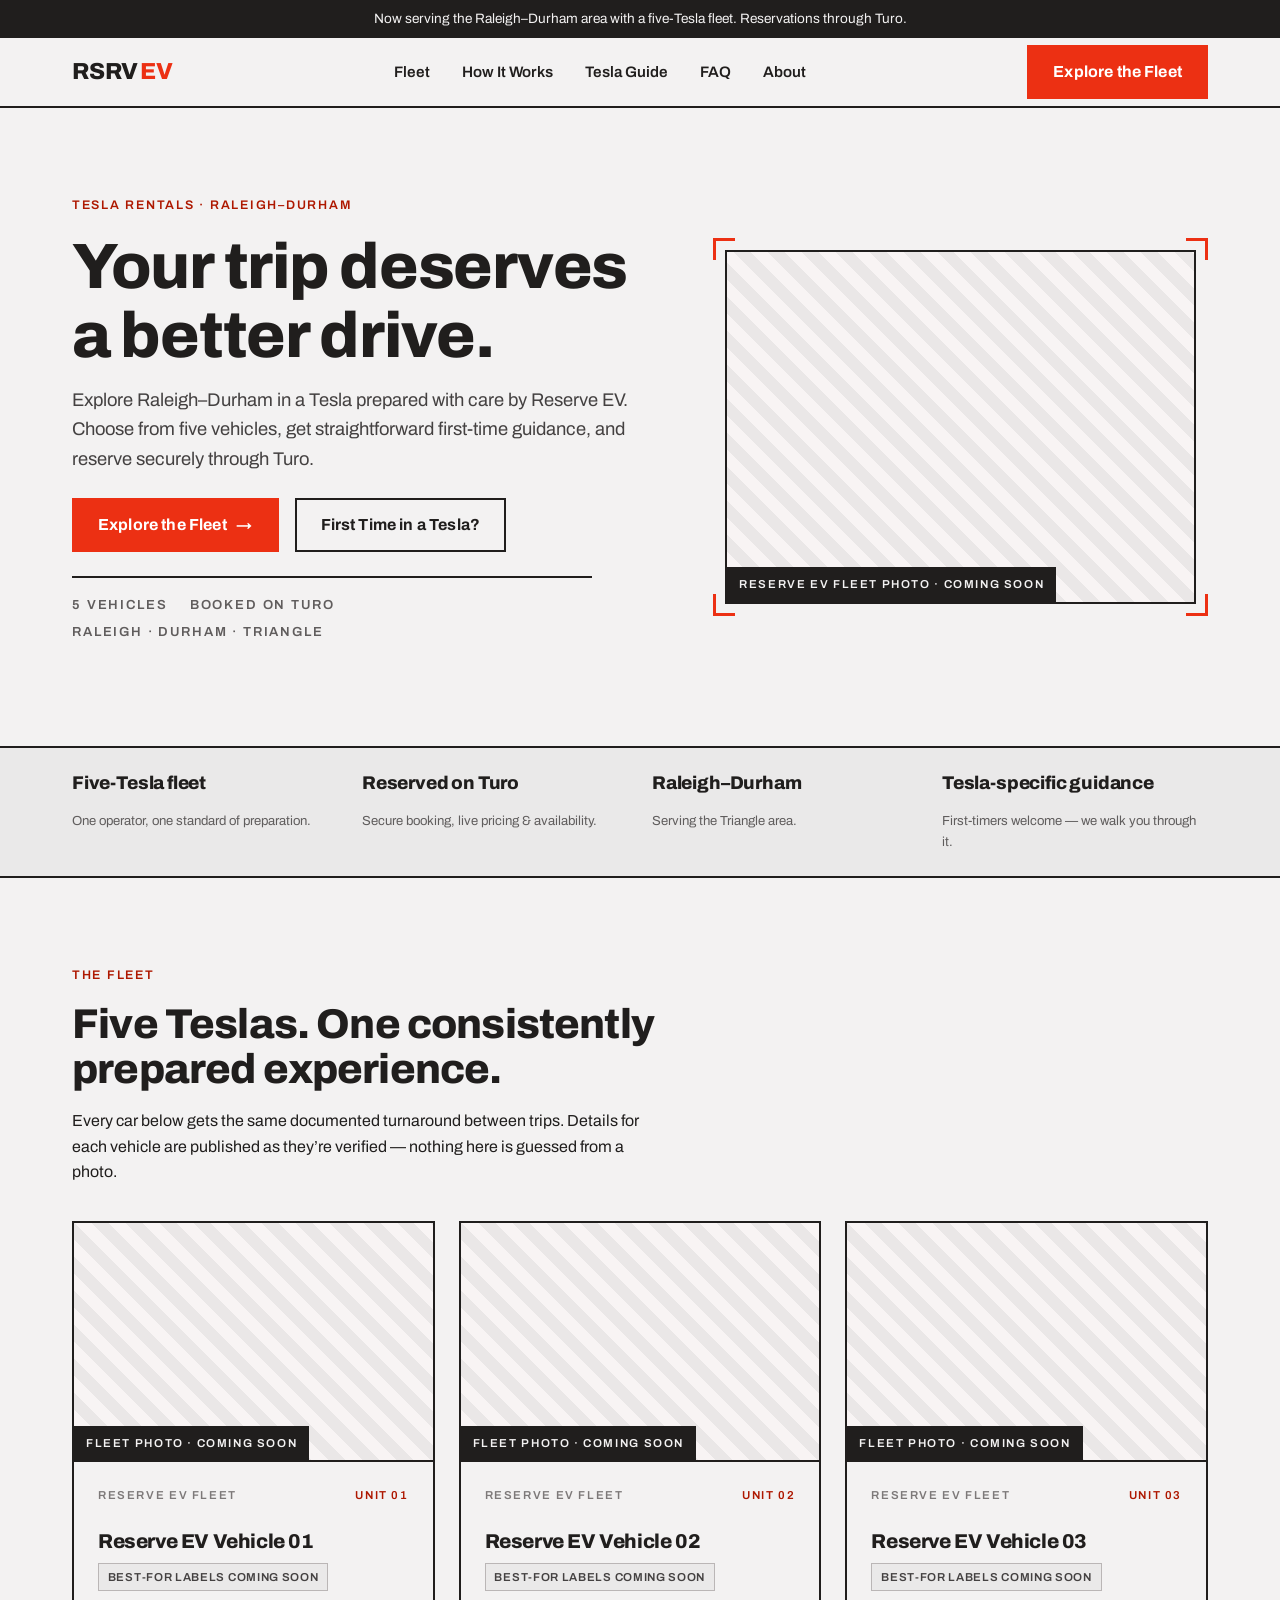
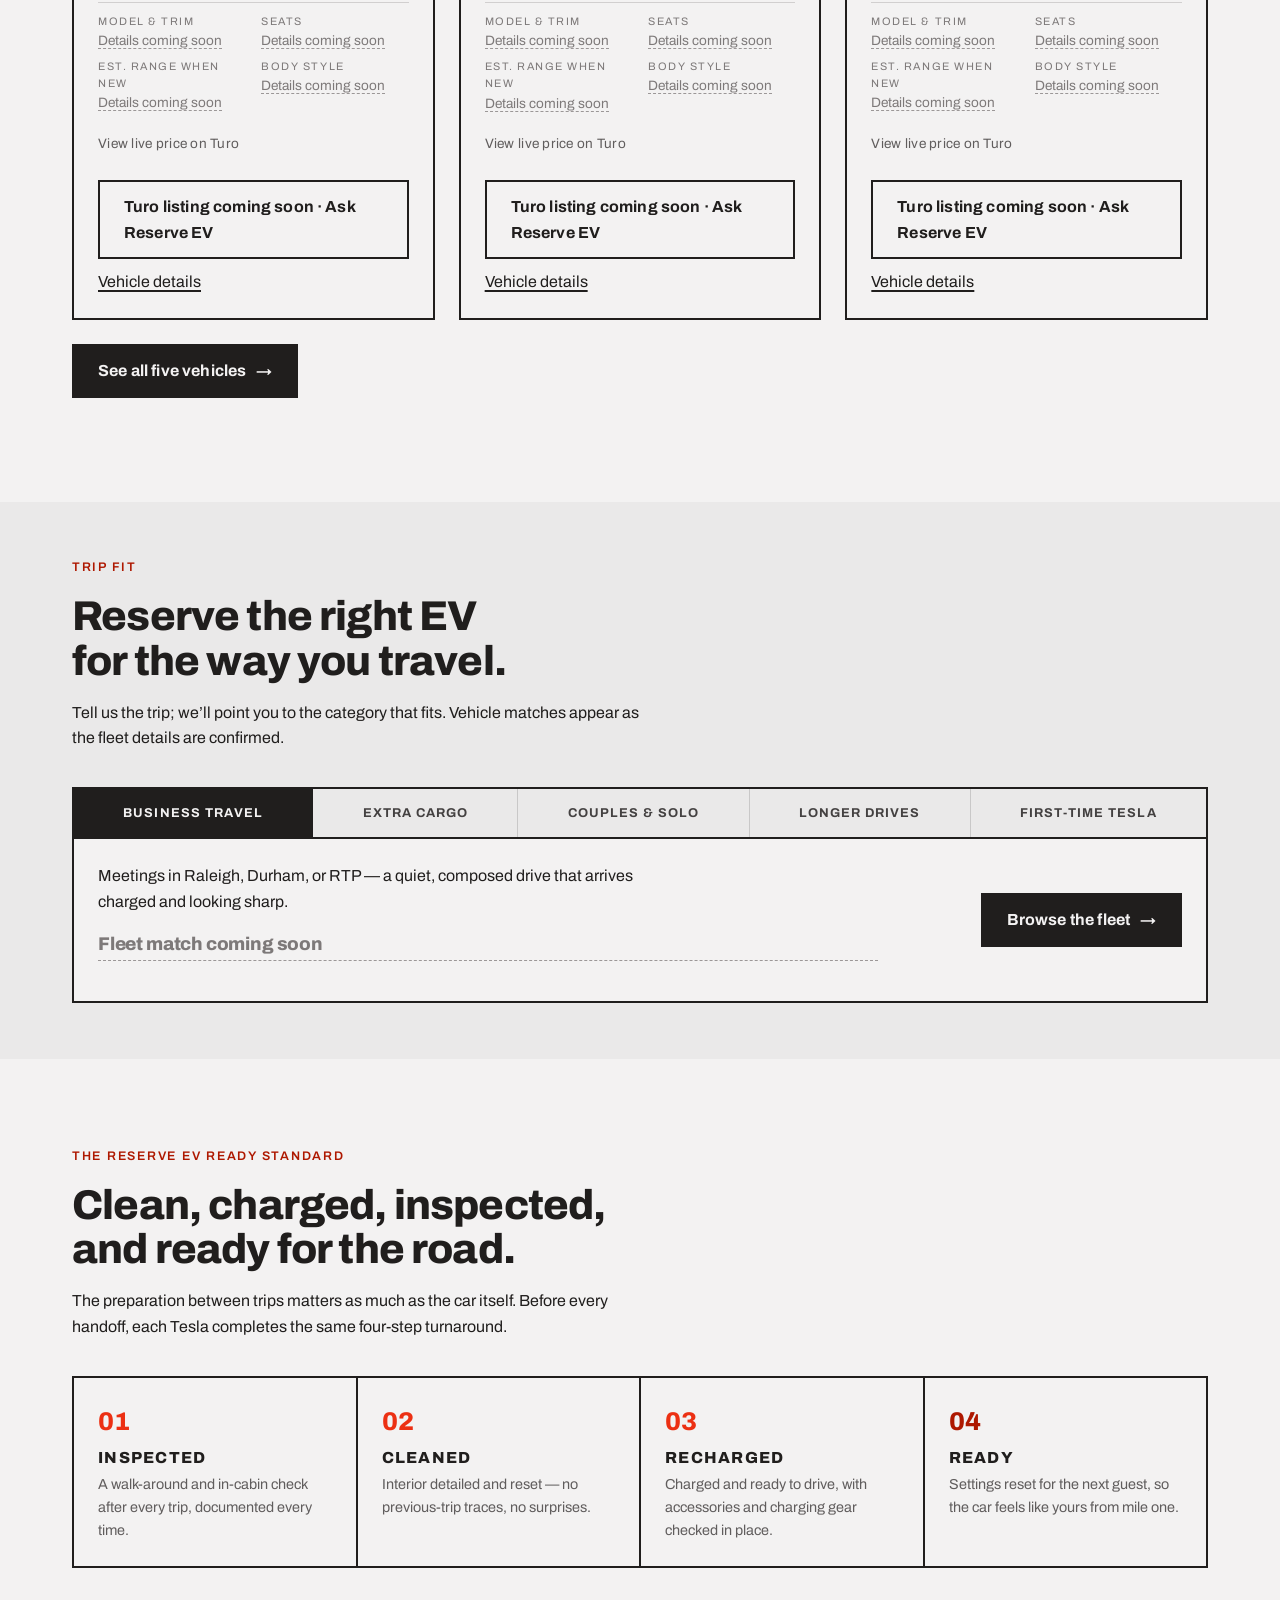
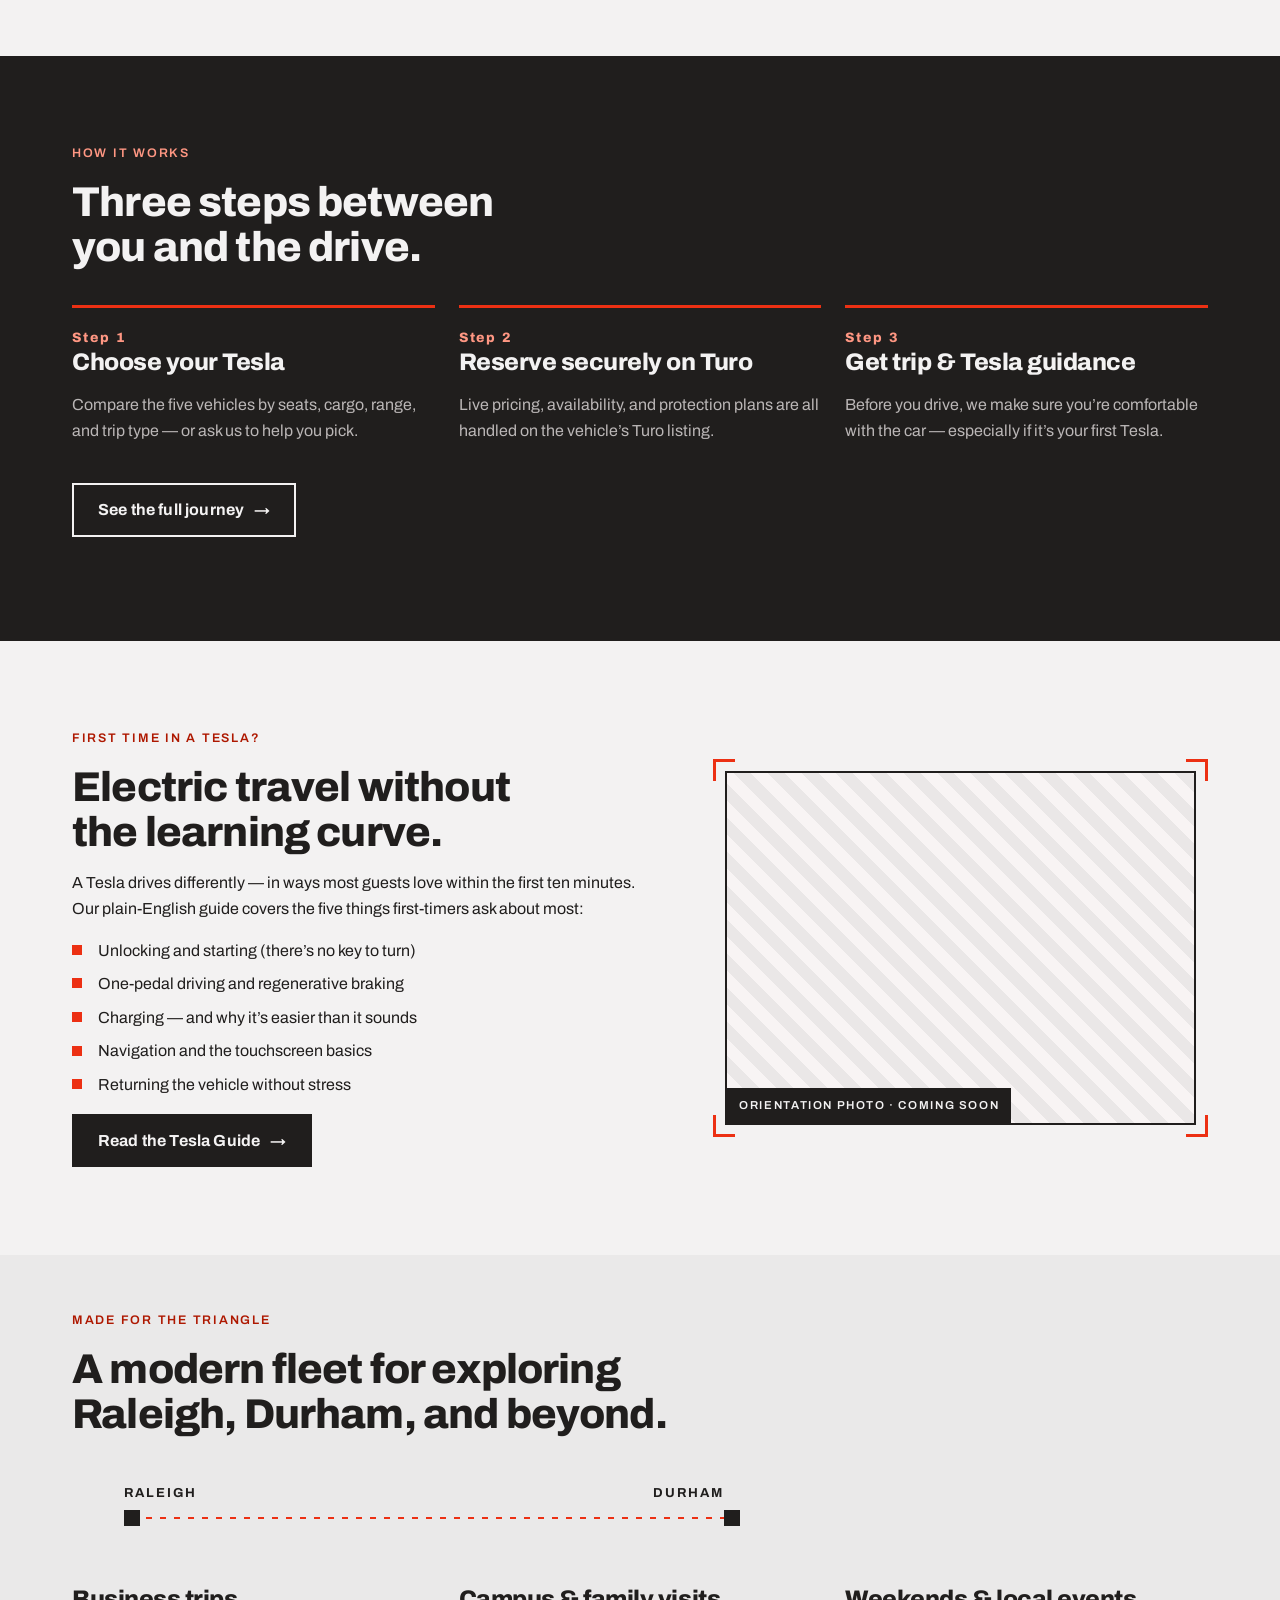
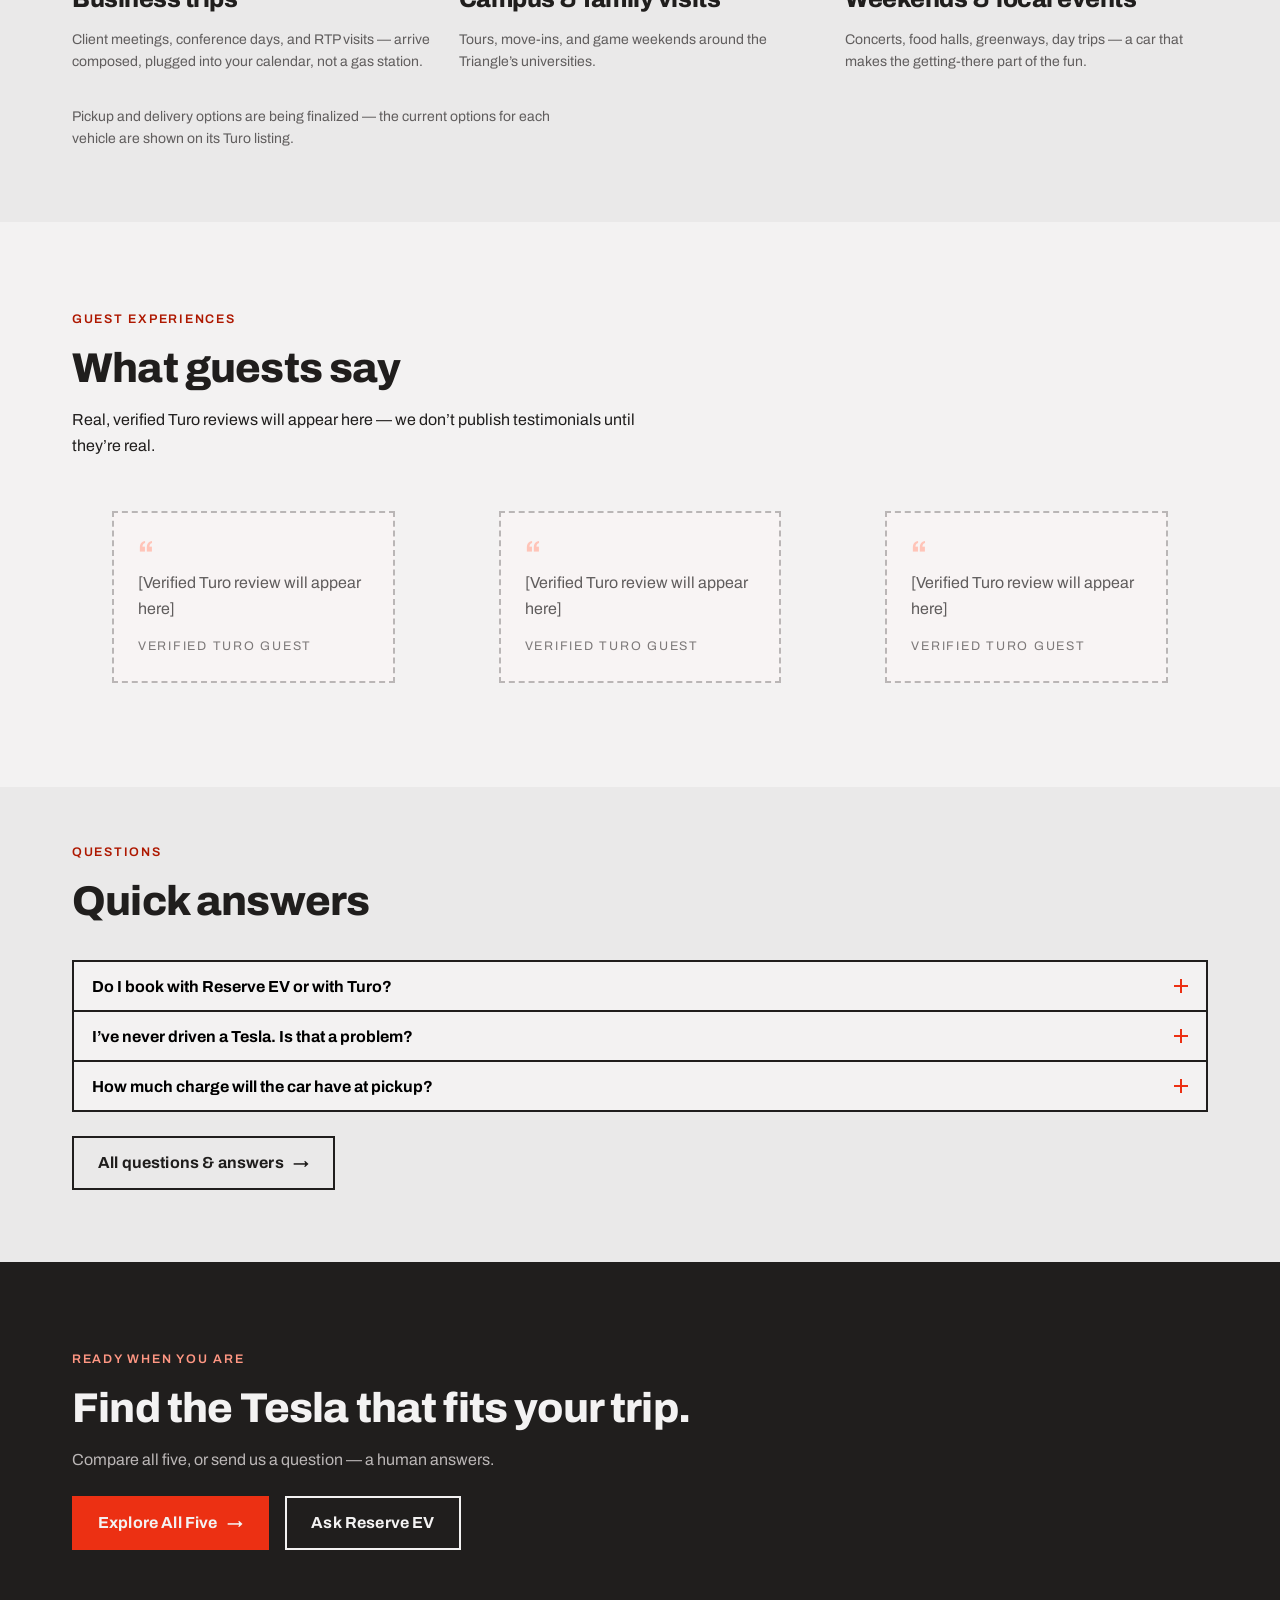
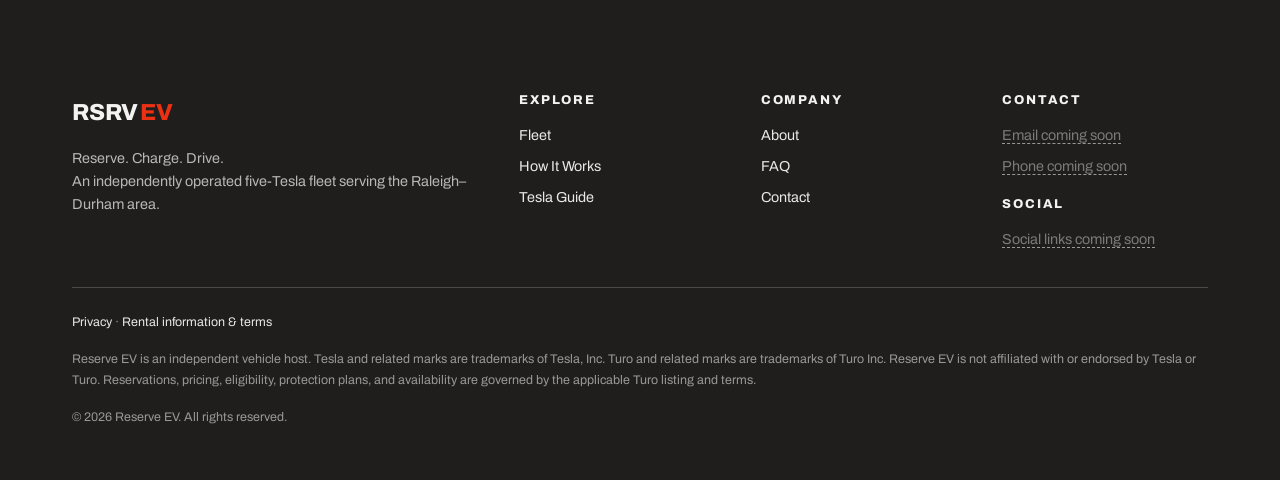
==== index.html @ 9b17bcfa "Add Reserve EV marketing website Premium static marketing site for Reserve EV, an independent five-T" ====
<!doctype html>
<html lang="en">
<head>
  <meta charset="utf-8">
  <meta name="viewport" content="width=device-width, initial-scale=1">
  <title>Reserve EV | Tesla Rentals in Raleigh–Durham</title>
  <meta name="description" content="Explore five Tesla rentals from Reserve EV in Raleigh–Durham. Compare the fleet, learn Tesla basics, and check availability securely on Turo.">
  <!-- TODO: confirm production domain before launch (placeholder from brand guide) -->
  <link rel="canonical" href="https://rsrvev.com/">
  <meta property="og:type" content="website">
  <meta property="og:site_name" content="Reserve EV">
  <meta property="og:title" content="Reserve EV | Tesla Rentals in Raleigh–Durham">
  <meta property="og:description" content="Five Teslas. One consistently prepared experience. Compare the Reserve EV fleet and reserve securely through Turo.">
  <meta property="og:url" content="https://rsrvev.com/">
  <meta property="og:image" content="https://rsrvev.com/assets/img/og-image.png">
  <meta name="twitter:card" content="summary_large_image">
  <link rel="icon" href="favicon.svg" type="image/svg+xml">
  <link rel="preconnect" href="https://fonts.googleapis.com">
  <link rel="preconnect" href="https://fonts.gstatic.com" crossorigin>
  <link href="https://fonts.googleapis.com/css2?family=Archivo:wght@400;600;700;800&display=swap" rel="stylesheet">
  <link rel="stylesheet" href="assets/css/styles.css">
  <!-- Privacy-friendly analytics: paste your snippet here (e.g. Plausible/Fathom).
       If your chosen tool uses cookies or cross-site tracking, add a consent
       banner BEFORE enabling it. None is loaded by default. -->
  <script type="application/ld+json">
  {
    "@context": "https://schema.org",
    "@type": "LocalBusiness",
    "name": "Reserve EV",
    "description": "Independently operated five-vehicle Tesla rental fleet serving the Raleigh–Durham, North Carolina area. Reservations are made through Turo.",
    "url": "https://rsrvev.com/",
    "areaServed": [
      { "@type": "City", "name": "Raleigh" },
      { "@type": "City", "name": "Durham" },
      { "@type": "City", "name": "Cary" },
      { "@type": "City", "name": "Morrisville" }
    ],
    "knowsAbout": ["Tesla rental", "electric vehicle rental"]
  }
  </script>
</head>
<body>
  <div class="charge-bar" aria-hidden="true"></div>
  <a class="skip-link" href="#main">Skip to content</a>

  <div class="announce"><p data-announce style="margin:0;max-width:none"></p></div>

  <header class="site-header">
    <div class="wrap nav-row">
      <a class="wordmark" href="index.html" aria-label="Reserve EV — home">RSRV<span class="ev">EV</span></a>
      <nav aria-label="Primary">
        <ul class="nav-links">
          <li><a href="fleet.html">Fleet</a></li>
          <li><a href="how-it-works.html">How It Works</a></li>
          <li><a href="tesla-guide.html">Tesla Guide</a></li>
          <li><a href="faq.html">FAQ</a></li>
          <li><a href="about.html">About</a></li>
        </ul>
      </nav>
      <a class="btn btn-primary nav-cta" href="fleet.html">Explore the Fleet</a>
      <button class="nav-toggle" aria-expanded="false" aria-controls="mobile-menu">
        <span class="visually-hidden">Menu</span>
        <span class="bar"></span><span class="bar"></span><span class="bar"></span>
      </button>
    </div>
    <nav id="mobile-menu" class="mobile-menu" aria-label="Primary, mobile">
      <div class="wrap">
        <ul>
          <li><a href="fleet.html">Fleet</a></li>
          <li><a href="how-it-works.html">How It Works</a></li>
          <li><a href="tesla-guide.html">Tesla Guide</a></li>
          <li><a href="faq.html">FAQ</a></li>
          <li><a href="about.html">About</a></li>
          <li><a href="contact.html">Contact</a></li>
        </ul>
        <a class="btn btn-primary" href="fleet.html">Explore the Fleet</a>
      </div>
    </nav>
  </header>

  <main id="main">
    <!-- ================= HERO ================= -->
    <section class="hero" data-cta-sentinel>
      <div class="wrap hero-grid">
        <div>
          <span class="kicker">Tesla Rentals &middot; Raleigh&ndash;Durham</span>
          <h1>Your trip deserves a better drive.</h1>
          <p class="lede" style="font-size:1.15rem;color:var(--n-800)">
            Explore Raleigh&ndash;Durham in a Tesla prepared with care by Reserve&nbsp;EV.
            Choose from five vehicles, get straightforward first-time guidance, and
            reserve securely through Turo.
          </p>
          <div class="hero-ctas">
            <a class="btn btn-primary" href="fleet.html">Explore the Fleet <span class="arrow" aria-hidden="true">&rarr;</span></a>
            <a class="btn btn-ghost" href="tesla-guide.html">First Time in a Tesla?</a>
          </div>
          <p class="hero-facts">
            <span>5 vehicles</span>
            <span>Booked on Turo</span>
            <span>Raleigh &middot; Durham &middot; Triangle</span>
          </p>
        </div>
        <div class="viewfinder"><span class="vf-b"></span>
          <!-- Replace this placeholder with a real Reserve EV fleet photograph.
               Do NOT substitute an AI-generated Tesla image. -->
          <div class="photo-slot ratio-wide" role="img" aria-label="Reserve EV fleet photograph coming soon" data-placeholder>
            <p class="slot-label">Reserve EV fleet photo &middot; coming soon</p>
          </div>
        </div>
      </div>
    </section>

    <!-- ================= TRUST STRIP ================= -->
    <div class="trust-strip" aria-label="Why Reserve EV">
      <div class="wrap trust-grid">
        <div class="trust-item">
          <p class="t-big">Five-Tesla fleet</p>
          <p class="t-sub">One operator, one standard of preparation.</p>
        </div>
        <div class="trust-item">
          <p class="t-big">Reserved on Turo</p>
          <p class="t-sub">Secure booking, live pricing &amp; availability.</p>
        </div>
        <div class="trust-item">
          <p class="t-big">Raleigh&ndash;Durham</p>
          <p class="t-sub">Serving the Triangle area.</p>
        </div>
        <div class="trust-item">
          <p class="t-big">Tesla-specific guidance</p>
          <p class="t-sub">First-timers welcome — we walk you through it.</p>
        </div>
        <!-- Placeholder for future verified stats (trips completed, rating,
             host status). Add items here ONLY once they are real and current. -->
      </div>
    </div>

    <!-- ================= FLEET PREVIEW ================= -->
    <section>
      <div class="wrap">
        <div class="section-head">
          <span class="kicker">The fleet</span>
          <h2>Five Teslas. One consistently prepared experience.</h2>
          <p>Every car below gets the same documented turnaround between trips.
             Details for each vehicle are published as they’re verified — nothing
             here is guessed from a photo.</p>
        </div>
        <div class="card-grid cols-3" data-fleet-grid="3">
          <noscript>
            <p>Our five-vehicle Tesla fleet is shown here.
               <a href="fleet.html">See the full fleet</a>.</p>
          </noscript>
        </div>
        <p style="margin-top:var(--space-3)">
          <a class="btn btn-ink" href="fleet.html">See all five vehicles <span class="arrow" aria-hidden="true">&rarr;</span></a>
        </p>
      </div>
    </section>

    <!-- ================= CHOOSE YOUR DRIVE / TRIP FIT ================= -->
    <section class="on-surface tight">
      <div class="wrap">
        <div class="section-head">
          <span class="kicker">Trip Fit</span>
          <h2>Reserve the right EV for the way you travel.</h2>
          <p>Tell us the trip; we’ll point you to the category that fits. Vehicle
             matches appear as the fleet details are confirmed.</p>
        </div>
        <div class="tripfit" data-tripfit>
          <noscript><p style="padding:1rem">Compare all five vehicles on the <a href="fleet.html">Fleet page</a>.</p></noscript>
        </div>
      </div>
    </section>

    <!-- ================= READY STANDARD ================= -->
    <section>
      <div class="wrap">
        <div class="section-head">
          <span class="kicker">The Reserve EV Ready Standard</span>
          <h2>Clean, charged, inspected, and ready for the road.</h2>
          <p>The preparation between trips matters as much as the car itself.
             Before every handoff, each Tesla completes the same four-step turnaround.</p>
        </div>
        <div class="ready-steps">
          <div class="ready-step">
            <span class="step-no" aria-hidden="true">01</span>
            <h3>Inspected</h3>
            <p>A walk-around and in-cabin check after every trip, documented every time.</p>
          </div>
          <div class="ready-step">
            <span class="step-no" aria-hidden="true">02</span>
            <h3>Cleaned</h3>
            <p>Interior detailed and reset — no previous-trip traces, no surprises.</p>
          </div>
          <div class="ready-step">
            <span class="step-no" aria-hidden="true">03</span>
            <h3>Recharged</h3>
            <p>Charged and ready to drive, with accessories and charging gear checked in place.</p>
          </div>
          <div class="ready-step">
            <span class="step-no" aria-hidden="true">04</span>
            <h3>Ready</h3>
            <p>Settings reset for the next guest, so the car feels like yours from mile one.</p>
          </div>
        </div>
      </div>
    </section>

    <!-- ================= HOW IT WORKS ================= -->
    <section class="on-ink">
      <div class="wrap">
        <div class="section-head">
          <span class="kicker">How it works</span>
          <h2>Three steps between you and the drive.</h2>
        </div>
        <ol class="steps-list cols-3">
          <li class="step-card">
            <span class="step-k">Step 1</span>
            <h3>Choose your Tesla</h3>
            <p class="muted">Compare the five vehicles by seats, cargo, range, and trip type — or ask us to help you pick.</p>
          </li>
          <li class="step-card">
            <span class="step-k">Step 2</span>
            <h3>Reserve securely on Turo</h3>
            <p class="muted">Live pricing, availability, and protection plans are all handled on the vehicle’s Turo listing.</p>
          </li>
          <li class="step-card">
            <span class="step-k">Step 3</span>
            <h3>Get trip &amp; Tesla guidance</h3>
            <p class="muted">Before you drive, we make sure you’re comfortable with the car — especially if it’s your first Tesla.</p>
          </li>
        </ol>
        <p style="margin-top:var(--space-3)">
          <a class="btn btn-ghost" href="how-it-works.html">See the full journey <span class="arrow" aria-hidden="true">&rarr;</span></a>
        </p>
      </div>
    </section>

    <!-- ================= FIRST-TIME TESLA ================= -->
    <section>
      <div class="wrap hero-grid">
        <div>
          <span class="kicker">First time in a Tesla?</span>
          <h2>Electric travel without the learning curve.</h2>
          <p>A Tesla drives differently — in ways most guests love within the first
             ten minutes. Our plain-English guide covers the five things first-timers
             ask about most:</p>
          <ul class="check-list">
            <li>Unlocking and starting (there’s no key to turn)</li>
            <li>One-pedal driving and regenerative braking</li>
            <li>Charging — and why it’s easier than it sounds</li>
            <li>Navigation and the touchscreen basics</li>
            <li>Returning the vehicle without stress</li>
          </ul>
          <a class="btn btn-ink" href="tesla-guide.html">Read the Tesla Guide <span class="arrow" aria-hidden="true">&rarr;</span></a>
        </div>
        <div>
          <div class="viewfinder"><span class="vf-b"></span>
            <div class="photo-slot ratio-wide" role="img" aria-label="Tesla interior orientation photo coming soon" data-placeholder>
              <p class="slot-label">Orientation photo &middot; coming soon</p>
            </div>
          </div>
        </div>
      </div>
    </section>

    <!-- ================= LOCAL USE ================= -->
    <section class="on-surface tight">
      <div class="wrap">
        <div class="section-head">
          <span class="kicker">Made for the Triangle</span>
          <h2>A modern fleet for exploring Raleigh, Durham, and beyond.</h2>
        </div>
        <svg class="route-line" viewBox="0 0 720 90" width="720" height="90" role="img" aria-label="Route line connecting Raleigh and Durham">
          <line class="dash" x1="60" y1="45" x2="660" y2="45" stroke="#EC3013" stroke-width="2"></line>
          <rect x="52" y="37" width="16" height="16" fill="#201E1D"></rect>
          <rect x="652" y="37" width="16" height="16" fill="#201E1D"></rect>
          <text x="52" y="24" font-family="Archivo, sans-serif" font-size="13" font-weight="700" letter-spacing="2" fill="#201E1D">RALEIGH</text>
          <text x="652" y="24" text-anchor="end" font-family="Archivo, sans-serif" font-size="13" font-weight="700" letter-spacing="2" fill="#201E1D">DURHAM</text>
        </svg>
        <div class="card-grid cols-3">
          <div>
            <h3>Business trips</h3>
            <p class="muted small">Client meetings, conference days, and RTP visits — arrive composed, plugged into your calendar, not a gas station.</p>
          </div>
          <div>
            <h3>Campus &amp; family visits</h3>
            <p class="muted small">Tours, move-ins, and game weekends around the Triangle’s universities.</p>
          </div>
          <div>
            <h3>Weekends &amp; local events</h3>
            <p class="muted small">Concerts, food halls, greenways, day trips — a car that makes the getting-there part of the fun.</p>
          </div>
        </div>
        <p class="small muted" style="margin-top:var(--space-2)">
          Pickup and delivery options are being finalized — the current options for each
          vehicle are shown on its Turo listing.
        </p>
      </div>
    </section>

    <!-- ================= SOCIAL PROOF (placeholders only) ================= -->
    <section>
      <div class="wrap">
        <div class="section-head">
          <span class="kicker">Guest experiences</span>
          <h2>What guests say</h2>
          <p>Real, verified Turo reviews will appear here — we don’t publish
             testimonials until they’re real.</p>
        </div>
        <div class="card-grid cols-3">
          <figure class="quote-card" data-placeholder>
            <span class="q-mark" aria-hidden="true">&ldquo;</span>
            <blockquote style="margin:0"><p>[Verified Turo review will appear here]</p></blockquote>
            <figcaption class="q-src">Verified Turo guest</figcaption>
          </figure>
          <figure class="quote-card" data-placeholder>
            <span class="q-mark" aria-hidden="true">&ldquo;</span>
            <blockquote style="margin:0"><p>[Verified Turo review will appear here]</p></blockquote>
            <figcaption class="q-src">Verified Turo guest</figcaption>
          </figure>
          <figure class="quote-card" data-placeholder>
            <span class="q-mark" aria-hidden="true">&ldquo;</span>
            <blockquote style="margin:0"><p>[Verified Turo review will appear here]</p></blockquote>
            <figcaption class="q-src">Verified Turo guest</figcaption>
          </figure>
        </div>
      </div>
    </section>

    <!-- ================= FAQ PREVIEW ================= -->
    <section class="on-surface tight">
      <div class="wrap">
        <div class="section-head">
          <span class="kicker">Questions</span>
          <h2>Quick answers</h2>
        </div>
        <div class="accordion">
          <h3><button class="acc-btn" aria-expanded="false" aria-controls="hfaq-1" id="hfaq-1-btn">Do I book with Reserve EV or with Turo?<span class="acc-icon" aria-hidden="true"></span></button></h3>
          <div class="acc-panel" id="hfaq-1" role="region" aria-labelledby="hfaq-1-btn" hidden>
            <p>You browse and compare here, then complete your reservation on the vehicle’s
               Turo listing. Turo handles pricing, availability, eligibility, payment, and
               protection plans — Reserve EV’s site never takes payment.</p>
          </div>
        </div>
        <div class="accordion">
          <h3><button class="acc-btn" aria-expanded="false" aria-controls="hfaq-2" id="hfaq-2-btn">I’ve never driven a Tesla. Is that a problem?<span class="acc-icon" aria-hidden="true"></span></button></h3>
          <div class="acc-panel" id="hfaq-2" role="region" aria-labelledby="hfaq-2-btn" hidden>
            <p>Not at all — a large share of our guests are first-timers. Start with the
               <a href="tesla-guide.html">Tesla Guide</a>, and you’ll get orientation help
               before your trip too.</p>
          </div>
        </div>
        <div class="accordion">
          <h3><button class="acc-btn" aria-expanded="false" aria-controls="hfaq-3" id="hfaq-3-btn">How much charge will the car have at pickup?<span class="acc-icon" aria-hidden="true"></span></button></h3>
          <div class="acc-panel" id="hfaq-3" role="region" aria-labelledby="hfaq-3-btn" hidden>
            <p>Recharging is a fixed step in our between-trip turnaround. The specific
               charge-at-pickup and return-charge policy is being finalized for publication —
               your trip’s Turo listing has the binding details in the meantime.</p>
          </div>
        </div>
        <p style="margin-top:var(--space-3)"><a class="btn btn-ghost" href="faq.html">All questions &amp; answers <span class="arrow" aria-hidden="true">&rarr;</span></a></p>
      </div>
    </section>

    <!-- ================= CLOSING CTA ================= -->
    <section class="on-ink closing">
      <div class="wrap">
        <span class="kicker">Ready when you are</span>
        <h2>Find the Tesla that fits your trip.</h2>
        <p class="muted">Compare all five, or send us a question — a human answers.</p>
        <div class="hero-ctas">
          <a class="btn btn-primary" href="fleet.html">Explore All Five <span class="arrow" aria-hidden="true">&rarr;</span></a>
          <a class="btn btn-ghost" href="contact.html">Ask Reserve EV</a>
        </div>
      </div>
    </section>
  </main>

  <!-- ================= FOOTER ================= -->
  <footer class="site-footer">
    <div class="wrap">
      <div class="footer-grid">
        <div class="footer-brand">
          <a class="wordmark" href="index.html">RSRV<span class="ev">EV</span></a>
          <p>Reserve. Charge. Drive.<br>An independently operated five-Tesla fleet serving the Raleigh&ndash;Durham area.</p>
        </div>
        <div>
          <h4>Explore</h4>
          <ul>
            <li><a href="fleet.html">Fleet</a></li>
            <li><a href="how-it-works.html">How It Works</a></li>
            <li><a href="tesla-guide.html">Tesla Guide</a></li>
          </ul>
        </div>
        <div>
          <h4>Company</h4>
          <ul>
            <li><a href="about.html">About</a></li>
            <li><a href="faq.html">FAQ</a></li>
            <li><a href="contact.html">Contact</a></li>
          </ul>
        </div>
        <div>
          <h4>Contact</h4>
          <ul>
            <li data-contact-email></li>
            <li data-contact-phone></li>
          </ul>
          <h4 style="margin-top:1.25rem">Social</h4>
          <ul data-social-list></ul>
        </div>
      </div>
      <div class="footer-legal">
        <p><a href="privacy.html">Privacy</a> &middot; <a href="terms.html">Rental information &amp; terms</a></p>
        <p>Reserve EV is an independent vehicle host. Tesla and related marks are trademarks
           of Tesla, Inc. Turo and related marks are trademarks of Turo Inc. Reserve EV is
           not affiliated with or endorsed by Tesla or Turo. Reservations, pricing,
           eligibility, protection plans, and availability are governed by the applicable
           Turo listing and terms.</p>
        <p>&copy; <span data-year>2026</span> Reserve EV. All rights reserved.</p>
      </div>
    </div>
  </footer>

  <div class="sticky-cta">
    <a class="btn btn-primary" href="fleet.html">Explore the Fleet</a>
  </div>

  <script src="assets/js/site-config.js"></script>
  <script src="assets/js/fleet-data.js"></script>
  <script src="assets/js/main.js"></script>
</body>
</html>
---- assets/css/styles.css ----
/* ============================================================
   Reserve EV — design system
   Tokens from the RSRV EV brand guide. One accent, no second hue.
   Zero radius. 2px rules. Flush-left. The grid does the framing.
   ============================================================ */

:root {
  /* color */
  --ground: #f3f2f2;
  --surface: #eae9e9;
  --ink: #201e1d;
  --accent: #ec3013;
  --accent-100: #fff2ef;
  --accent-200: #ffe0d9;
  --accent-300: #ffc4b8;
  --accent-400: #ff9783;
  --accent-600: #dd2b0f;
  --accent-700: #ae1800;
  --n-100: #f8f4f4;
  --n-200: #eae7e7;
  --n-300: #d7d3d3;
  --n-400: #bab6b6;
  --n-500: #9b9797;
  --n-600: #7d7979;
  --n-700: #605d5d;
  --n-800: #444141;
  --n-900: #2d2b2b;
  --divider: rgba(32, 30, 29, 0.4);
  --rule: rgba(32, 30, 29, 0.16);

  /* type */
  --font: "Archivo", system-ui, -apple-system, "Segoe UI", sans-serif;
  --track-caps: 0.14em;

  /* rhythm */
  --space-1: 0.5rem;
  --space-2: 1rem;
  --space-3: 1.5rem;
  --space-4: 2.25rem;
  --space-5: 3.5rem;
  --space-6: 5.5rem;
  --max-w: 76rem;

  /* elevation (used sparingly) */
  --shadow-md: 0 3px 10px rgba(45, 43, 43, 0.16);
}

/* ---------- reset ---------- */
*,
*::before,
*::after {
  box-sizing: border-box;
}
html {
  -webkit-text-size-adjust: 100%;
  scroll-behavior: smooth;
}
@media (prefers-reduced-motion: reduce) {
  html {
    scroll-behavior: auto;
  }
  *,
  *::before,
  *::after {
    animation-duration: 0.01ms !important;
    animation-iteration-count: 1 !important;
    transition-duration: 0.01ms !important;
  }
}
body {
  margin: 0;
  font-family: var(--font);
  font-size: 1rem;
  line-height: 1.6;
  color: var(--ink);
  background: var(--ground);
  overflow-x: clip;
}
img,
svg,
video {
  max-width: 100%;
  height: auto;
  display: block;
}
h1,
h2,
h3,
h4 {
  font-weight: 800;
  letter-spacing: -0.02em;
  line-height: 1.08;
  margin: 0 0 var(--space-2);
  text-wrap: balance;
}
h1 {
  font-size: clamp(2.4rem, 6vw, 4rem);
}
h2 {
  font-size: clamp(1.7rem, 4vw, 2.6rem);
}
h3 {
  font-size: clamp(1.2rem, 2.5vw, 1.5rem);
}
h4 {
  font-size: 1.05rem;
}
p {
  margin: 0 0 var(--space-2);
  max-width: 65ch;
}
a {
  color: var(--ink);
  text-decoration-thickness: 2px;
  text-underline-offset: 3px;
}
a:hover {
  color: var(--accent-700);
}
ul,
ol {
  margin: 0 0 var(--space-2);
  padding-left: 1.25rem;
}
hr {
  border: 0;
  border-top: 2px solid var(--ink);
  margin: var(--space-4) 0;
}
:focus-visible {
  outline: 3px solid var(--accent);
  outline-offset: 2px;
}
::selection {
  background: var(--accent);
  color: var(--ground);
}

/* ---------- utilities ---------- */
.wrap {
  max-width: var(--max-w);
  margin-inline: auto;
  padding-inline: clamp(1.1rem, 4vw, 2.5rem);
}
.kicker {
  display: block;
  font-size: 0.78rem;
  font-weight: 600;
  letter-spacing: var(--track-caps);
  text-transform: uppercase;
  color: var(--accent-700);
  margin-bottom: var(--space-2);
}
.on-ink .kicker {
  color: var(--accent-400);
}
.muted {
  color: var(--n-700);
}
.on-ink .muted {
  color: var(--n-400);
}
.small {
  font-size: 0.875rem;
}
.mono-spec {
  font-variant-numeric: tabular-nums;
  letter-spacing: 0.02em;
}
.visually-hidden {
  position: absolute !important;
  width: 1px;
  height: 1px;
  padding: 0;
  margin: -1px;
  overflow: hidden;
  clip: rect(0 0 0 0);
  white-space: nowrap;
  border: 0;
}
.skip-link {
  position: absolute;
  left: var(--space-2);
  top: -100%;
  z-index: 200;
  background: var(--ink);
  color: var(--ground);
  padding: 0.6rem 1rem;
  font-weight: 600;
  text-decoration: none;
}
.skip-link:focus {
  top: var(--space-1);
  color: var(--ground);
}

section {
  padding-block: var(--space-6);
}
section.tight {
  padding-block: var(--space-5);
}
.on-ink {
  background: var(--ink);
  color: var(--ground);
}
.on-ink a {
  color: var(--ground);
}
.on-ink a:hover {
  color: var(--accent-300);
}
.on-surface {
  background: var(--surface);
}

.section-head {
  margin-bottom: var(--space-4);
  max-width: 46rem;
}

/* ---------- buttons ---------- */
.btn {
  display: inline-flex;
  align-items: center;
  gap: 0.6rem;
  min-height: 48px;
  padding: 0.75rem 1.5rem;
  font: inherit;
  font-weight: 700;
  letter-spacing: 0.01em;
  text-decoration: none;
  border: 2px solid var(--ink);
  cursor: pointer;
  transition: background-color 0.15s ease, color 0.15s ease, border-color 0.15s ease;
}
.btn-primary {
  background: var(--accent);
  border-color: var(--accent);
  color: #fff;
}
.btn-primary:hover {
  background: var(--accent-700);
  border-color: var(--accent-700);
  color: #fff;
}
.btn-ink {
  background: var(--ink);
  color: var(--ground);
}
.btn-ink:hover {
  background: var(--n-800);
  color: var(--ground);
}
.btn-ghost {
  background: transparent;
  color: var(--ink);
}
.btn-ghost:hover {
  background: var(--ink);
  color: var(--ground);
}
.on-ink .btn-ghost {
  border-color: var(--ground);
  color: var(--ground);
}
.on-ink .btn-ghost:hover {
  background: var(--ground);
  color: var(--ink);
}
.btn .arrow {
  transition: transform 0.15s ease;
}
.btn:hover .arrow {
  transform: translateX(3px);
}

/* ---------- charge-progress load bar ---------- */
.charge-bar {
  position: fixed;
  top: 0;
  left: 0;
  right: 0;
  height: 3px;
  background: transparent;
  z-index: 300;
  pointer-events: none;
}
.charge-bar::before {
  content: "";
  display: block;
  height: 100%;
  background: var(--accent);
  transform-origin: left;
  animation: charge 0.9s ease-out forwards;
}
@keyframes charge {
  from {
    transform: scaleX(0);
  }
  85% {
    transform: scaleX(1);
    opacity: 1;
  }
  to {
    transform: scaleX(1);
    opacity: 0;
  }
}

/* ---------- announcement bar ---------- */
.announce {
  background: var(--ink);
  color: var(--ground);
  font-size: 0.85rem;
  text-align: center;
  padding: 0.5rem clamp(1.1rem, 4vw, 2.5rem);
}
.announce strong {
  color: var(--accent-300);
  font-weight: 700;
}

/* ---------- header / nav ---------- */
.site-header {
  position: sticky;
  top: 0;
  z-index: 100;
  background: var(--ground);
  border-bottom: 2px solid var(--ink);
}
.nav-row {
  display: flex;
  align-items: center;
  justify-content: space-between;
  gap: var(--space-2);
  min-height: 4.25rem;
}
.wordmark {
  display: inline-flex;
  align-items: baseline;
  gap: 0.1em;
  font-weight: 800;
  font-size: 1.45rem;
  letter-spacing: -0.01em;
  text-decoration: none;
  color: var(--ink);
}
.wordmark:hover {
  color: var(--ink);
}
.wordmark .ev {
  color: var(--accent);
}
.nav-links {
  display: none;
  list-style: none;
  margin: 0;
  padding: 0;
  gap: clamp(0.9rem, 2vw, 1.8rem);
  align-items: center;
}
.nav-links a {
  text-decoration: none;
  font-weight: 600;
  font-size: 0.95rem;
  padding: 0.55rem 0.2rem;
  border-bottom: 2px solid transparent;
}
.nav-links a:hover,
.nav-links a[aria-current="page"] {
  border-bottom-color: var(--accent);
  color: var(--ink);
}
.nav-cta {
  display: none;
}
.nav-toggle {
  display: inline-flex;
  flex-direction: column;
  justify-content: center;
  gap: 5px;
  width: 48px;
  height: 48px;
  padding: 12px;
  background: none;
  border: 2px solid var(--ink);
  cursor: pointer;
}
.nav-toggle .bar {
  display: block;
  height: 3px;
  width: 100%;
  background: var(--ink);
  transition: transform 0.2s ease, opacity 0.2s ease;
}
.nav-toggle[aria-expanded="true"] .bar:nth-child(1) {
  transform: translateY(8px) rotate(45deg);
}
.nav-toggle[aria-expanded="true"] .bar:nth-child(2) {
  opacity: 0;
}
.nav-toggle[aria-expanded="true"] .bar:nth-child(3) {
  transform: translateY(-8px) rotate(-45deg);
}
.mobile-menu {
  display: none;
  border-top: 2px solid var(--ink);
  background: var(--ground);
  padding: var(--space-2) 0 var(--space-3);
}
.mobile-menu.open {
  display: block;
}
.mobile-menu ul {
  list-style: none;
  margin: 0;
  padding: 0;
}
.mobile-menu a {
  display: block;
  padding: 0.85rem 0;
  font-weight: 700;
  font-size: 1.15rem;
  text-decoration: none;
  border-bottom: 1px solid var(--rule);
}
.mobile-menu a[aria-current="page"] {
  color: var(--accent-700);
}
.mobile-menu .btn {
  margin-top: var(--space-2);
  width: 100%;
  justify-content: center;
}
@media (min-width: 60em) {
  .nav-links {
    display: flex;
  }
  .nav-cta {
    display: inline-flex;
  }
  .nav-toggle,
  .mobile-menu {
    display: none !important;
  }
}

/* ---------- hero ---------- */
.hero {
  padding-block: clamp(3rem, 7vw, 5.5rem);
}
.hero-grid {
  display: grid;
  gap: var(--space-4);
  align-items: center;
}
@media (min-width: 56em) {
  .hero-grid {
    grid-template-columns: minmax(0, 7fr) minmax(0, 6fr);
    gap: clamp(2rem, 5vw, 4.5rem);
  }
}
.hero-ctas {
  display: flex;
  flex-wrap: wrap;
  gap: var(--space-2);
  margin-top: var(--space-3);
}
.hero-facts {
  display: flex;
  flex-wrap: wrap;
  gap: 0.4rem 1.4rem;
  margin-top: var(--space-3);
  padding-top: var(--space-2);
  border-top: 2px solid var(--ink);
  font-size: 0.82rem;
  font-weight: 600;
  letter-spacing: var(--track-caps);
  text-transform: uppercase;
  color: var(--n-700);
}

/* viewfinder photo slot (brand bracket motif) */
.viewfinder {
  position: relative;
  padding: 12px;
}
.viewfinder::before,
.viewfinder::after,
.viewfinder .vf-b::before,
.viewfinder .vf-b::after {
  content: "";
  position: absolute;
  width: 22px;
  height: 22px;
  border: 0 solid var(--accent);
}
.viewfinder::before {
  top: 0;
  left: 0;
  border-top-width: 3px;
  border-left-width: 3px;
}
.viewfinder::after {
  top: 0;
  right: 0;
  border-top-width: 3px;
  border-right-width: 3px;
}
.viewfinder .vf-b::before {
  bottom: 0;
  left: 0;
  border-bottom-width: 3px;
  border-left-width: 3px;
}
.viewfinder .vf-b::after {
  bottom: 0;
  right: 0;
  border-bottom-width: 3px;
  border-right-width: 3px;
}

/* editorial photo placeholder — brand hatch pattern */
.photo-slot {
  position: relative;
  background: repeating-linear-gradient(
    45deg,
    var(--n-100) 0 12px,
    var(--n-200) 12px 24px
  );
  border: 2px solid var(--ink);
  display: flex;
  align-items: flex-end;
  min-height: 240px;
}
.photo-slot.ratio-wide {
  aspect-ratio: 4 / 3;
}
.photo-slot.ratio-card {
  aspect-ratio: 3 / 2;
  min-height: 0;
}
.photo-slot .slot-label {
  margin: 0;
  padding: 0.5rem 0.75rem;
  background: var(--ink);
  color: var(--ground);
  font-size: 0.72rem;
  font-weight: 600;
  letter-spacing: var(--track-caps);
  text-transform: uppercase;
  max-width: none;
}
.photo-slot img {
  position: absolute;
  inset: 0;
  width: 100%;
  height: 100%;
  object-fit: cover;
}

/* ---------- trust strip ---------- */
.trust-strip {
  border-block: 2px solid var(--ink);
  background: var(--surface);
  padding-block: var(--space-3);
}
.trust-grid {
  display: grid;
  grid-template-columns: repeat(2, 1fr);
  gap: var(--space-3);
}
@media (min-width: 48em) {
  .trust-grid {
    grid-template-columns: repeat(4, 1fr);
  }
}
.trust-item .t-big {
  font-weight: 800;
  font-size: 1.15rem;
  letter-spacing: -0.01em;
  line-height: 1.2;
}
.trust-item .t-sub {
  font-size: 0.82rem;
  color: var(--n-700);
  margin: 0.15rem 0 0;
}

/* ---------- cards / fleet ---------- */
.card-grid {
  display: grid;
  gap: var(--space-3);
  grid-template-columns: 1fr;
}
@media (min-width: 40em) {
  .card-grid {
    grid-template-columns: repeat(2, 1fr);
  }
}
@media (min-width: 64em) {
  .card-grid.cols-3 {
    grid-template-columns: repeat(3, 1fr);
  }
}
.vehicle-card {
  display: flex;
  flex-direction: column;
  border: 2px solid var(--ink);
  background: var(--ground);
  transition: box-shadow 0.15s ease, transform 0.15s ease;
}
.vehicle-card:hover {
  box-shadow: var(--shadow-md);
  transform: translateY(-2px);
}
.vehicle-card .vc-photo {
  border: 0;
  border-bottom: 2px solid var(--ink);
}
.vc-body {
  padding: var(--space-3);
  display: flex;
  flex-direction: column;
  gap: 0.65rem;
  flex: 1;
}
.vc-unit {
  display: flex;
  justify-content: space-between;
  align-items: baseline;
  font-size: 0.72rem;
  font-weight: 600;
  letter-spacing: var(--track-caps);
  text-transform: uppercase;
  color: var(--n-600);
}
.vc-unit .unit-no {
  color: var(--accent-700);
}
.vc-name {
  margin: 0;
  font-size: 1.25rem;
}
.vc-name a {
  text-decoration: none;
}
.vc-name a:hover {
  color: var(--accent-700);
}
.vc-specs {
  list-style: none;
  margin: 0;
  padding: 0;
  display: grid;
  grid-template-columns: 1fr 1fr;
  gap: 0.35rem 1rem;
  font-size: 0.85rem;
  border-top: 1px solid var(--rule);
  padding-top: 0.65rem;
}
.vc-specs .spec-k {
  display: block;
  font-size: 0.68rem;
  letter-spacing: var(--track-caps);
  text-transform: uppercase;
  color: var(--n-600);
}
.vc-tags {
  display: flex;
  flex-wrap: wrap;
  gap: 0.4rem;
}
.tag {
  font-size: 0.72rem;
  font-weight: 600;
  letter-spacing: 0.06em;
  text-transform: uppercase;
  padding: 0.25rem 0.55rem;
  background: var(--surface);
  border: 1px solid var(--n-400);
  color: var(--n-800);
}
.tag.tag-accent {
  background: var(--accent-100);
  border-color: var(--accent-300);
  color: var(--accent-700);
}
.vc-foot {
  margin-top: auto;
  display: flex;
  flex-direction: column;
  gap: 0.6rem;
  padding-top: 0.5rem;
}
.vc-price {
  font-size: 0.85rem;
  color: var(--n-700);
}
.vc-foot .btn {
  justify-content: center;
}

/* placeholder chip for unconfirmed data */
.tbd {
  color: var(--n-600);
  border-bottom: 1px dashed var(--n-500);
  cursor: help;
}

/* ---------- choose-your-drive / trip fit ---------- */
.tripfit {
  border: 2px solid var(--ink);
  background: var(--ground);
}
.tripfit-tabs {
  display: flex;
  flex-wrap: wrap;
  border-bottom: 2px solid var(--ink);
}
.tripfit-tab {
  flex: 1 1 auto;
  min-height: 48px;
  padding: 0.7rem 1rem;
  font: inherit;
  font-size: 0.8rem;
  font-weight: 700;
  letter-spacing: 0.08em;
  text-transform: uppercase;
  background: var(--surface);
  color: var(--n-800);
  border: 0;
  border-right: 1px solid var(--rule);
  cursor: pointer;
}
.tripfit-tab:last-child {
  border-right: 0;
}
.tripfit-tab[aria-selected="true"] {
  background: var(--ink);
  color: var(--ground);
}
.tripfit-panel {
  padding: var(--space-3);
  display: grid;
  gap: var(--space-2);
}
@media (min-width: 48em) {
  .tripfit-panel {
    grid-template-columns: minmax(0, 1fr) auto;
    align-items: center;
  }
}
.tripfit-panel[hidden] {
  display: none;
}
.tripfit-rec {
  font-weight: 800;
  font-size: 1.15rem;
  letter-spacing: -0.01em;
}

/* ---------- ready standard ---------- */
.ready-steps {
  display: grid;
  gap: 2px;
  background: var(--ink);
  border: 2px solid var(--ink);
  counter-reset: step;
}
@media (min-width: 48em) {
  .ready-steps {
    grid-template-columns: repeat(4, 1fr);
  }
}
.ready-step {
  background: var(--ground);
  padding: var(--space-3);
}
.ready-step .step-no {
  display: inline-block;
  font-weight: 800;
  font-size: 1.6rem;
  color: var(--accent);
  margin-bottom: 0.4rem;
}
.ready-step:last-child .step-no {
  color: var(--accent-700);
}
.ready-step h3 {
  font-size: 1rem;
  text-transform: uppercase;
  letter-spacing: 0.08em;
  margin-bottom: 0.4rem;
}
.ready-step p {
  font-size: 0.9rem;
  color: var(--n-700);
  margin: 0;
}

/* ---------- how it works ---------- */
.steps-list {
  list-style: none;
  margin: 0;
  padding: 0;
  display: grid;
  gap: var(--space-3);
}
@media (min-width: 48em) {
  .steps-list.cols-3 {
    grid-template-columns: repeat(3, 1fr);
  }
}
.step-card {
  border-top: 3px solid var(--accent);
  padding-top: var(--space-2);
}
.step-card .step-k {
  font-weight: 800;
  font-size: 0.85rem;
  letter-spacing: var(--track-caps);
  color: var(--accent-700);
}
.on-ink .step-card .step-k {
  color: var(--accent-400);
}

/* ---------- route line (Raleigh ↔ Durham) ---------- */
.route-line {
  margin-block: var(--space-3);
}
.route-line .dash {
  stroke-dasharray: 6 8;
}
@media (prefers-reduced-motion: no-preference) {
  .route-line .dash {
    animation: route-dash 18s linear infinite;
  }
}
@keyframes route-dash {
  to {
    stroke-dashoffset: -280;
  }
}

/* ---------- accordions (FAQ / guide) ---------- */
.accordion {
  border: 2px solid var(--ink);
  border-bottom: 0;
}
.accordion:last-of-type,
.accordion.solo {
  border-bottom: 2px solid var(--ink);
}
.accordion > h3 {
  margin: 0;
  font-size: 1rem;
}
.acc-btn {
  display: flex;
  align-items: center;
  justify-content: space-between;
  gap: var(--space-2);
  width: 100%;
  min-height: 48px;
  padding: 0.9rem 1.1rem;
  font: inherit;
  font-weight: 700;
  text-align: left;
  background: var(--ground);
  border: 0;
  cursor: pointer;
}
.acc-btn:hover {
  background: var(--surface);
}
.acc-btn .acc-icon {
  flex: 0 0 auto;
  width: 14px;
  height: 14px;
  position: relative;
}
.acc-btn .acc-icon::before,
.acc-btn .acc-icon::after {
  content: "";
  position: absolute;
  background: var(--accent);
  transition: transform 0.15s ease;
}
.acc-btn .acc-icon::before {
  left: 0;
  right: 0;
  top: 6px;
  height: 2px;
}
.acc-btn .acc-icon::after {
  top: 0;
  bottom: 0;
  left: 6px;
  width: 2px;
}
.acc-btn[aria-expanded="true"] .acc-icon::after {
  transform: scaleY(0);
}
.acc-panel {
  padding: 0 1.1rem 1.1rem;
  border-top: 1px solid var(--rule);
}
.acc-panel[hidden] {
  display: none;
}
.acc-panel > :first-child {
  margin-top: 0.9rem;
}

/* faq search */
.faq-search {
  display: block;
  width: 100%;
  max-width: 30rem;
  padding: 0.8rem 1rem;
  font: inherit;
  border: 2px solid var(--ink);
  background: var(--ground);
  margin-bottom: var(--space-3);
}
.faq-empty {
  border: 2px dashed var(--n-400);
  padding: var(--space-3);
  color: var(--n-700);
}

/* ---------- testimonials ---------- */
.quote-card {
  border: 2px dashed var(--n-400);
  background: var(--n-100);
  padding: var(--space-3);
  color: var(--n-700);
}
.quote-card .q-mark {
  font-size: 2rem;
  font-weight: 800;
  color: var(--accent-300);
  line-height: 1;
}
.quote-card .q-src {
  font-size: 0.78rem;
  letter-spacing: var(--track-caps);
  text-transform: uppercase;
  color: var(--n-600);
  margin: 0.6rem 0 0;
}

/* ---------- confidence meter (guide) ---------- */
.confidence {
  border: 2px solid var(--ink);
  padding: var(--space-3);
  background: var(--ground);
  position: sticky;
  top: 5.5rem;
}
.confidence .conf-track {
  height: 10px;
  background: var(--surface);
  border: 1px solid var(--n-400);
  margin: 0.6rem 0 0.4rem;
  overflow: hidden;
}
.confidence .conf-fill {
  height: 100%;
  width: 0%;
  background: var(--accent);
  transition: width 0.3s ease;
}
.confidence .conf-note {
  font-size: 0.8rem;
  color: var(--n-700);
  margin: 0;
}

/* ---------- tables (comparison) ---------- */
.table-scroll {
  overflow-x: auto;
  border: 2px solid var(--ink);
}
table.compare {
  width: 100%;
  min-width: 40rem;
  border-collapse: collapse;
  font-size: 0.9rem;
}
table.compare th,
table.compare td {
  padding: 0.7rem 0.9rem;
  text-align: left;
  border-bottom: 1px solid var(--rule);
  vertical-align: top;
}
table.compare thead th {
  background: var(--ink);
  color: var(--ground);
  font-size: 0.78rem;
  letter-spacing: 0.08em;
  text-transform: uppercase;
}
table.compare tbody th {
  font-size: 0.72rem;
  letter-spacing: var(--track-caps);
  text-transform: uppercase;
  color: var(--n-600);
  font-weight: 600;
  white-space: nowrap;
}

/* compare picker on vehicle page */
.compare-pick {
  display: flex;
  flex-wrap: wrap;
  gap: var(--space-2);
  align-items: center;
}
.compare-pick select {
  font: inherit;
  padding: 0.65rem 0.9rem;
  border: 2px solid var(--ink);
  background: var(--ground);
  min-height: 48px;
}

/* ---------- forms ---------- */
.form-grid {
  display: grid;
  gap: var(--space-3);
}
@media (min-width: 48em) {
  .form-grid {
    grid-template-columns: 1fr 1fr;
  }
  .form-grid .span-2 {
    grid-column: span 2;
  }
}
.field label {
  display: block;
  font-weight: 700;
  font-size: 0.9rem;
  margin-bottom: 0.35rem;
}
.field .opt {
  font-weight: 400;
  color: var(--n-600);
}
.field input,
.field select,
.field textarea {
  width: 100%;
  font: inherit;
  padding: 0.75rem 0.9rem;
  border: 2px solid var(--ink);
  background: var(--ground);
  color: var(--ink);
  min-height: 48px;
}
.field textarea {
  min-height: 9rem;
  resize: vertical;
}
.field input[aria-invalid="true"],
.field textarea[aria-invalid="true"] {
  border-color: var(--accent-700);
  background: var(--accent-100);
}
.field .err {
  display: none;
  color: var(--accent-700);
  font-size: 0.85rem;
  font-weight: 600;
  margin-top: 0.3rem;
}
.field .err.show {
  display: block;
}
.form-note {
  border-left: 3px solid var(--accent);
  padding: 0.6rem 0 0.6rem 1rem;
  color: var(--n-700);
  font-size: 0.9rem;
}
.form-status {
  padding: var(--space-2) var(--space-3);
  border: 2px solid var(--ink);
  font-weight: 600;
}
.form-status.ok {
  background: var(--accent-100);
  border-color: var(--accent-700);
  color: var(--accent-700);
}
.form-status.fail {
  background: var(--accent-100);
  border-color: var(--accent-700);
  color: var(--accent-700);
}
.form-status[hidden] {
  display: none;
}
.btn[aria-busy="true"] {
  opacity: 0.65;
  pointer-events: none;
}

/* ---------- gallery ---------- */
.gallery {
  display: grid;
  gap: var(--space-2);
  grid-template-columns: repeat(2, 1fr);
}
@media (min-width: 48em) {
  .gallery {
    grid-template-columns: repeat(3, 1fr);
  }
}

/* ---------- closing cta ---------- */
.closing {
  text-align: left;
}
.closing .hero-ctas {
  margin-top: var(--space-3);
}

/* ---------- footer ---------- */
.site-footer {
  background: var(--ink);
  color: var(--n-400);
  padding-block: var(--space-5) var(--space-4);
  font-size: 0.9rem;
}
.site-footer a {
  color: var(--n-200);
  text-decoration: none;
}
.site-footer a:hover {
  color: var(--accent-300);
  text-decoration: underline;
}
.footer-grid {
  display: grid;
  gap: var(--space-4);
  grid-template-columns: 1fr;
  padding-bottom: var(--space-4);
  border-bottom: 1px solid rgba(243, 242, 237, 0.2);
}
@media (min-width: 48em) {
  .footer-grid {
    grid-template-columns: 2fr 1fr 1fr 1fr;
  }
}
.footer-grid h4 {
  color: var(--ground);
  font-size: 0.8rem;
  letter-spacing: var(--track-caps);
  text-transform: uppercase;
  margin-bottom: var(--space-2);
}
.footer-grid ul {
  list-style: none;
  margin: 0;
  padding: 0;
  display: grid;
  gap: 0.5rem;
}
.footer-brand .wordmark {
  color: var(--ground);
  margin-bottom: var(--space-2);
}
.footer-legal {
  padding-top: var(--space-3);
  font-size: 0.78rem;
  line-height: 1.7;
  color: var(--n-500);
}
.footer-legal p {
  max-width: none;
}

/* ---------- mobile sticky CTA ---------- */
.sticky-cta {
  position: fixed;
  bottom: 0;
  left: 0;
  right: 0;
  z-index: 90;
  display: flex;
  background: var(--ink);
  padding: 0.6rem clamp(1.1rem, 4vw, 2.5rem);
  padding-bottom: max(0.6rem, env(safe-area-inset-bottom));
  transform: translateY(110%);
  transition: transform 0.25s ease;
}
.sticky-cta.show {
  transform: translateY(0);
}
.sticky-cta .btn {
  flex: 1;
  justify-content: center;
}
@media (min-width: 60em) {
  .sticky-cta {
    display: none;
  }
}
body.has-sticky-cta {
  padding-bottom: 0;
}
@media (max-width: 59.99em) {
  body.has-sticky-cta {
    padding-bottom: 4.5rem;
  }
}

/* ---------- page hero (interior pages) ---------- */
.page-hero {
  padding-block: var(--space-5);
  border-bottom: 2px solid var(--ink);
}
.page-hero p.lede {
  font-size: 1.15rem;
  color: var(--n-800);
}

/* ---------- misc ---------- */
.placeholder-note {
  border: 2px dashed var(--n-400);
  background: var(--n-100);
  padding: var(--space-2) var(--space-3);
  color: var(--n-700);
  font-size: 0.9rem;
}
.check-list {
  list-style: none;
  padding: 0;
  display: grid;
  gap: 0.5rem;
}
.check-list li {
  padding-left: 1.6rem;
  position: relative;
}
.check-list li::before {
  content: "";
  position: absolute;
  left: 0;
  top: 0.45em;
  width: 10px;
  height: 10px;
  background: var(--accent);
}
.seal-slot {
  width: 120px;
  height: 120px;
  border: 2px dashed var(--n-400);
  display: flex;
  align-items: center;
  justify-content: center;
  text-align: center;
  font-size: 0.68rem;
  letter-spacing: var(--track-caps);
  text-transform: uppercase;
  color: var(--n-600);
  padding: 0.5rem;
}
.error-code {
  font-size: clamp(5rem, 20vw, 10rem);
  font-weight: 800;
  letter-spacing: -0.04em;
  line-height: 1;
  color: var(--accent);
  margin: 0;
}
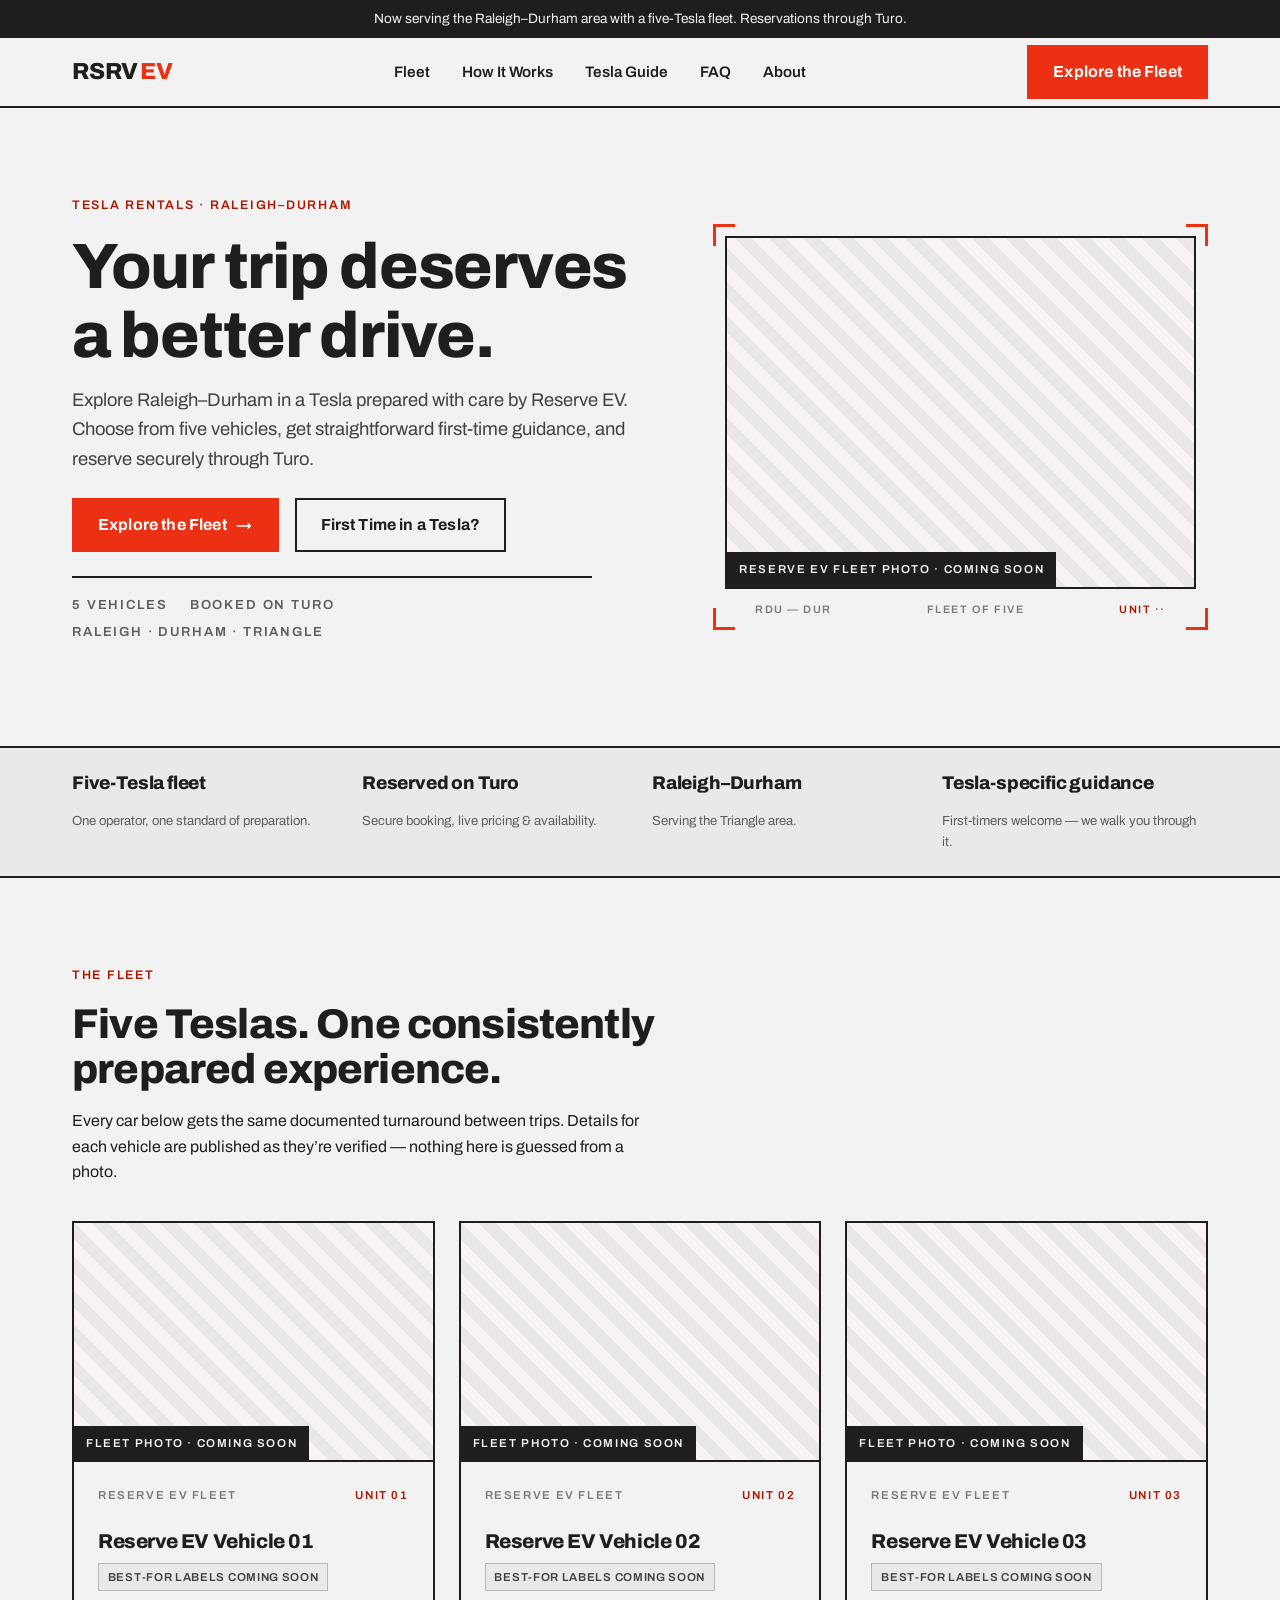
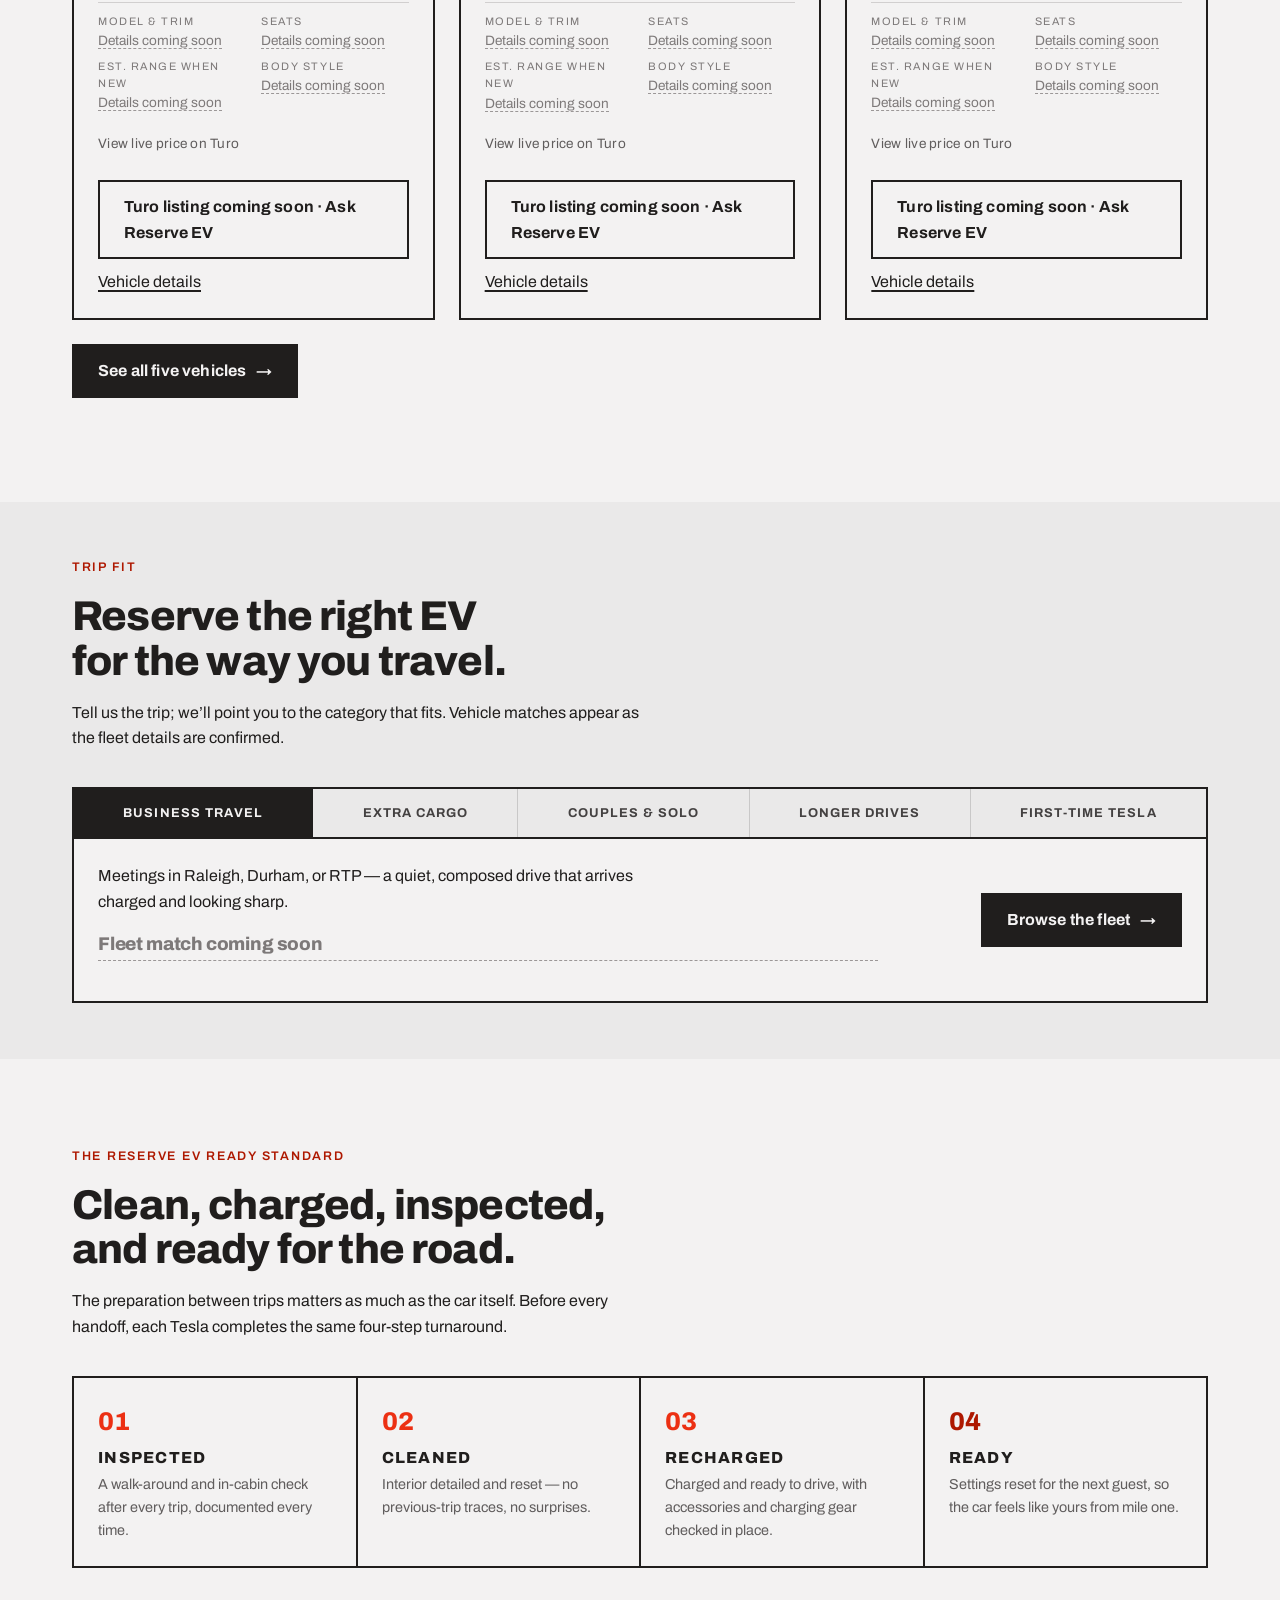
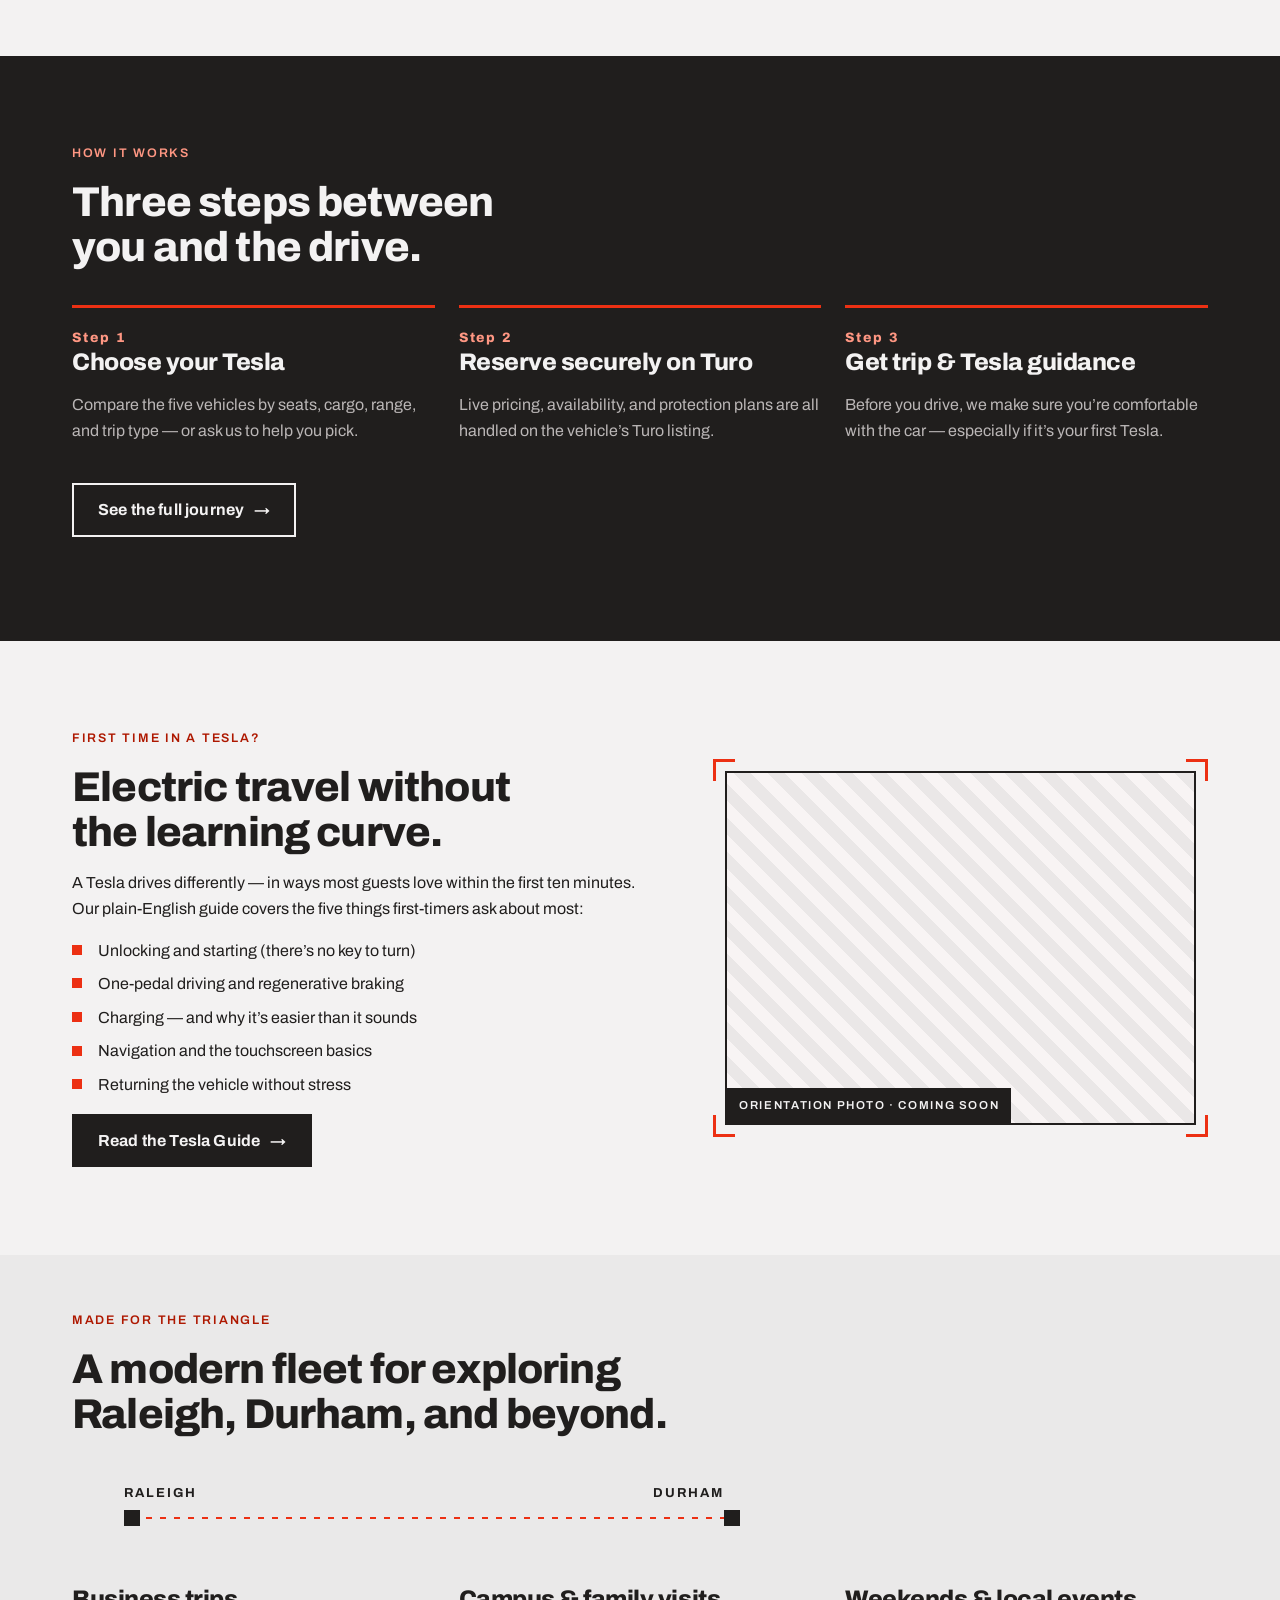
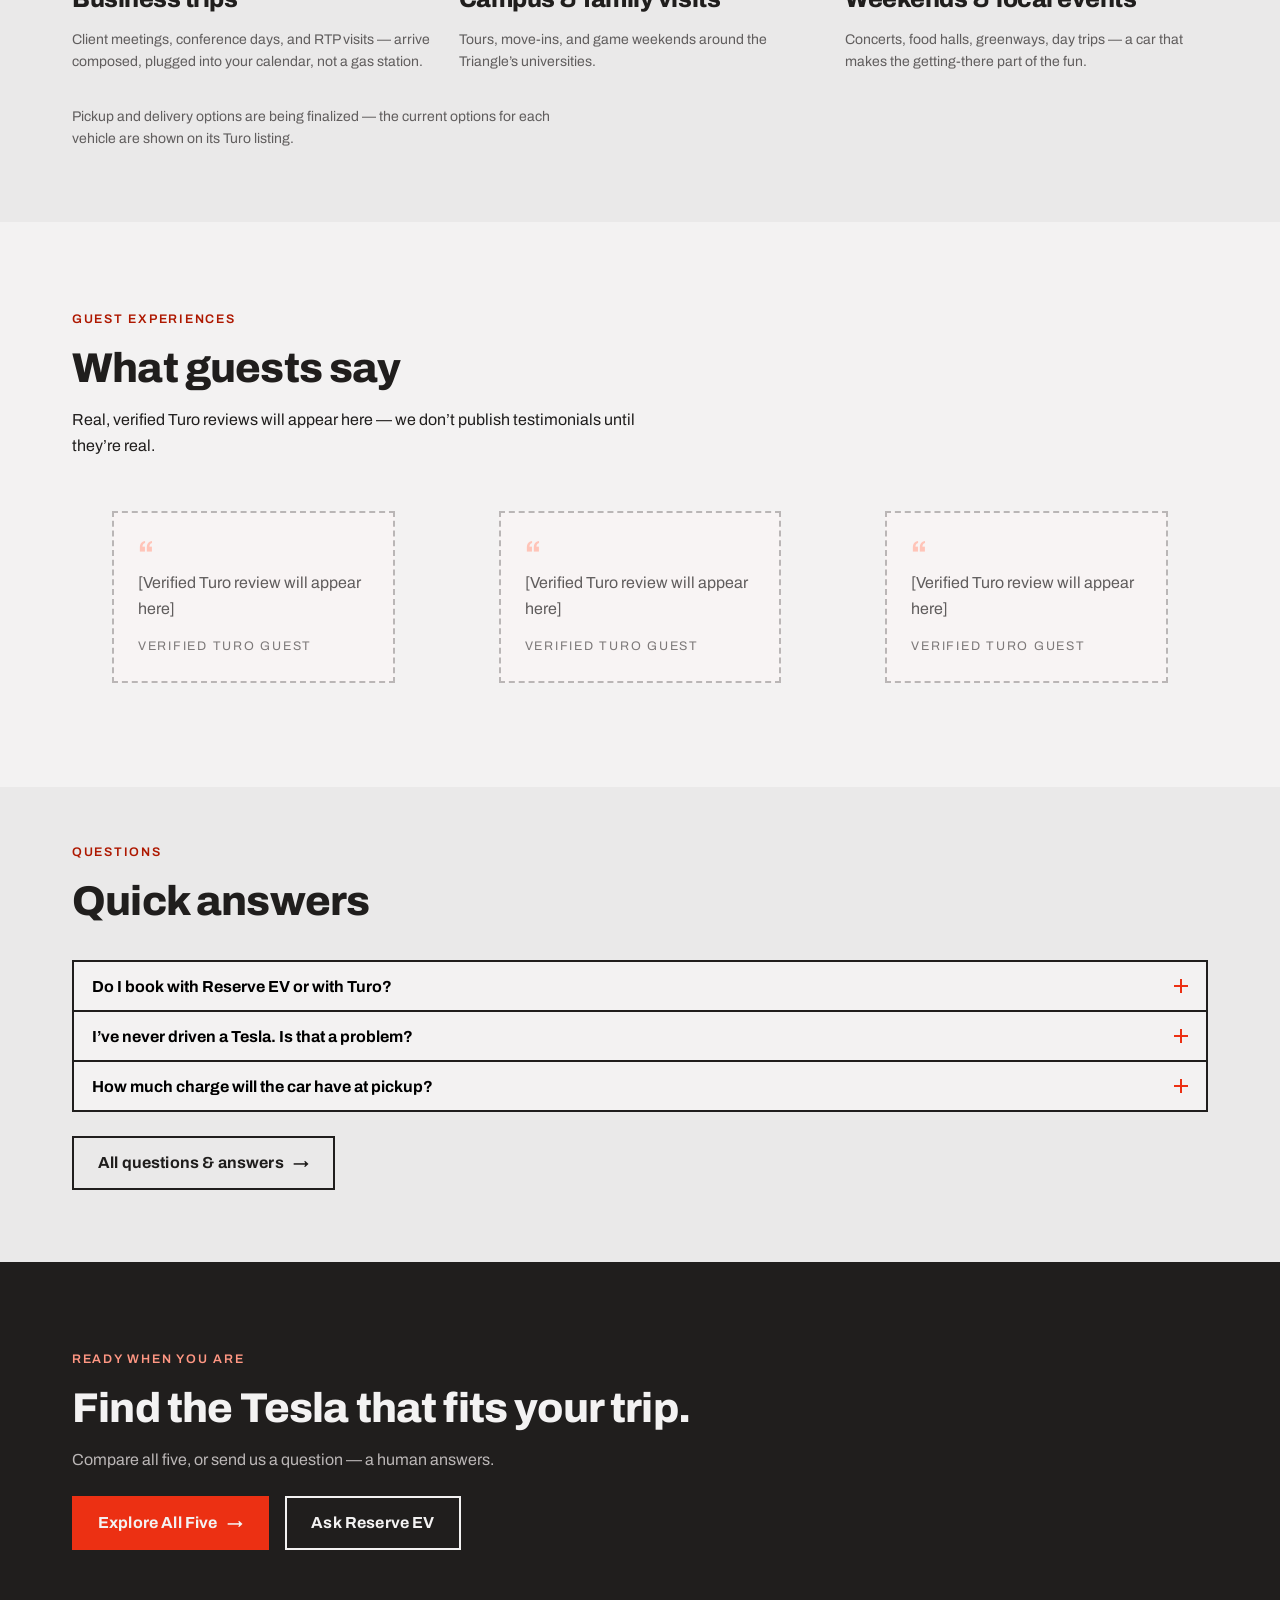
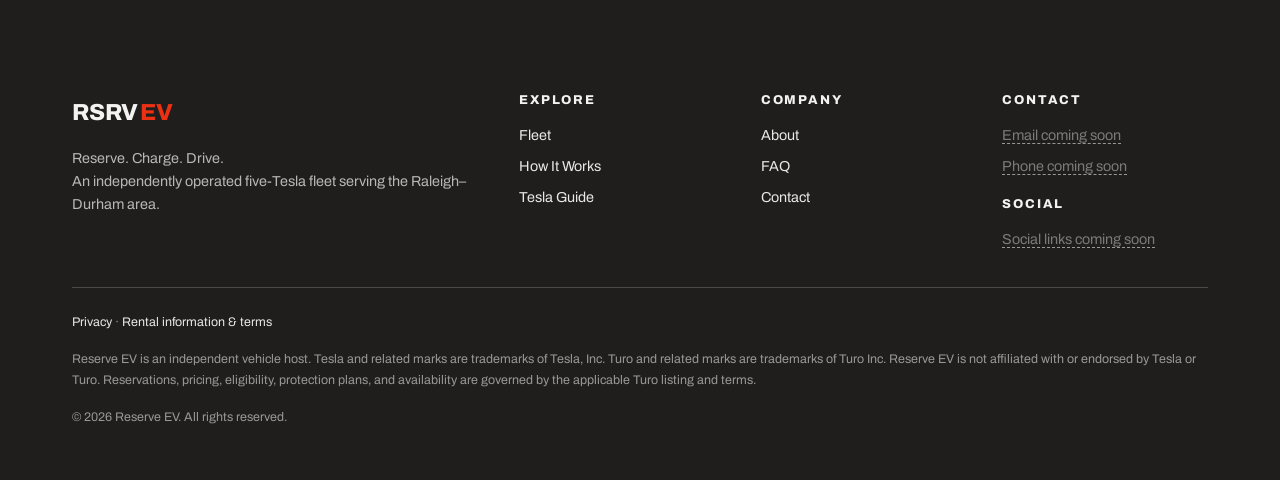
==== commit 6ff3595c: "Polish: vehicle not-found state, contact prefill, FAQ schema, PWA icons - vehicle.html: unknown ?v= " ====
--- a/index.html
+++ b/index.html
@@ -15,6 +15,9 @@
   <meta property="og:image" content="https://rsrvev.com/assets/img/og-image.png">
   <meta name="twitter:card" content="summary_large_image">
   <link rel="icon" href="favicon.svg" type="image/svg+xml">
+  <link rel="apple-touch-icon" href="assets/img/apple-touch-icon.png">
+  <link rel="manifest" href="site.webmanifest">
+  <meta name="theme-color" content="#201E1D">
   <link rel="preconnect" href="https://fonts.googleapis.com">
   <link rel="preconnect" href="https://fonts.gstatic.com" crossorigin>
   <link href="https://fonts.googleapis.com/css2?family=Archivo:wght@400;600;700;800&display=swap" rel="stylesheet">
@@ -106,6 +109,7 @@
           <div class="photo-slot ratio-wide" role="img" aria-label="Reserve EV fleet photograph coming soon" data-placeholder>
             <p class="slot-label">Reserve EV fleet photo &middot; coming soon</p>
           </div>
+          <p class="pass-strip" aria-hidden="true"><span>RDU &mdash; DUR</span><span>Fleet of five</span><span class="pass-accent">Unit &middot;&middot;</span></p>
         </div>
       </div>
     </section>
--- a/assets/css/styles.css
+++ b/assets/css/styles.css
@@ -521,6 +521,23 @@
   border-right-width: 3px;
 }
 
+/* hero "fleet pass" annotation strip (Concept A) */
+.pass-strip {
+  display: flex;
+  justify-content: space-between;
+  gap: 1rem;
+  margin: 0.75rem 30px 0;
+  font-size: 0.68rem;
+  font-weight: 600;
+  letter-spacing: var(--track-caps);
+  text-transform: uppercase;
+  color: var(--n-600);
+  max-width: none;
+}
+.pass-strip .pass-accent {
+  color: var(--accent-700);
+}
+
 /* editorial photo placeholder — brand hatch pattern */
 .photo-slot {
   position: relative;
